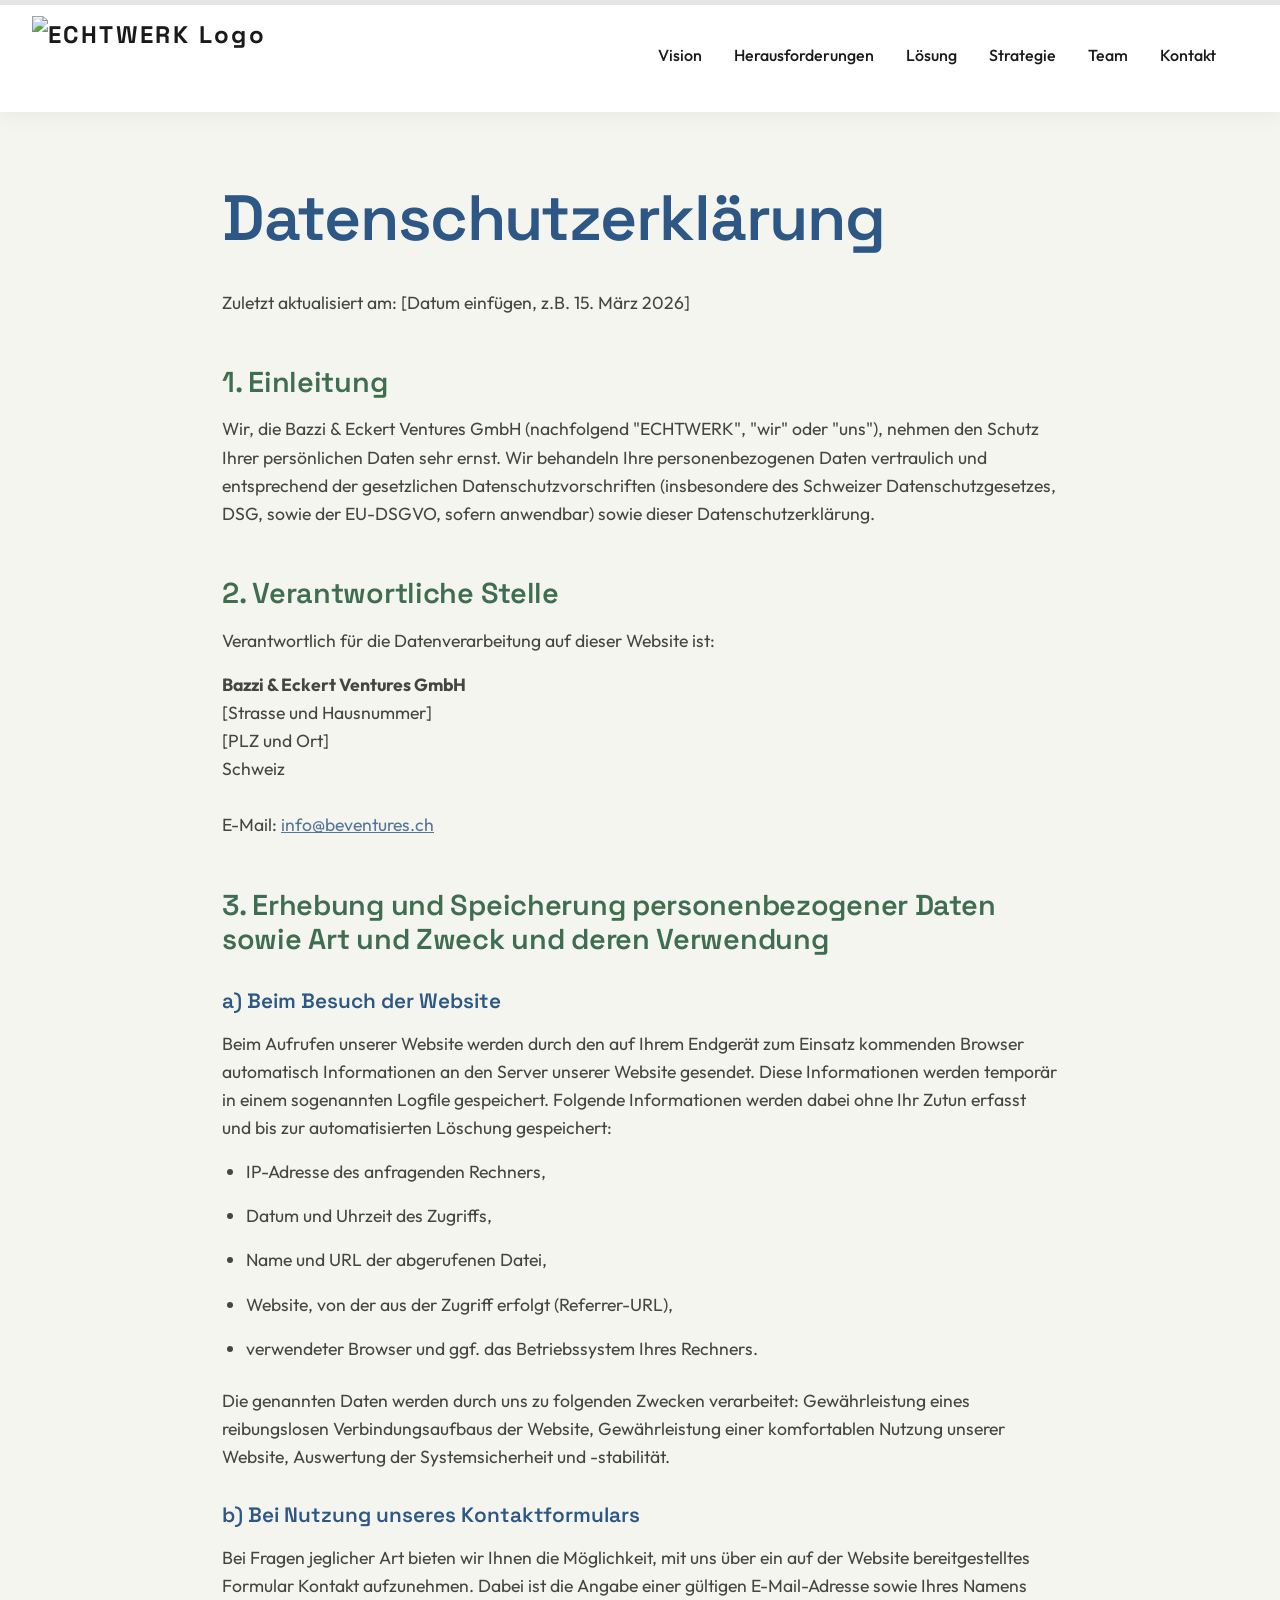
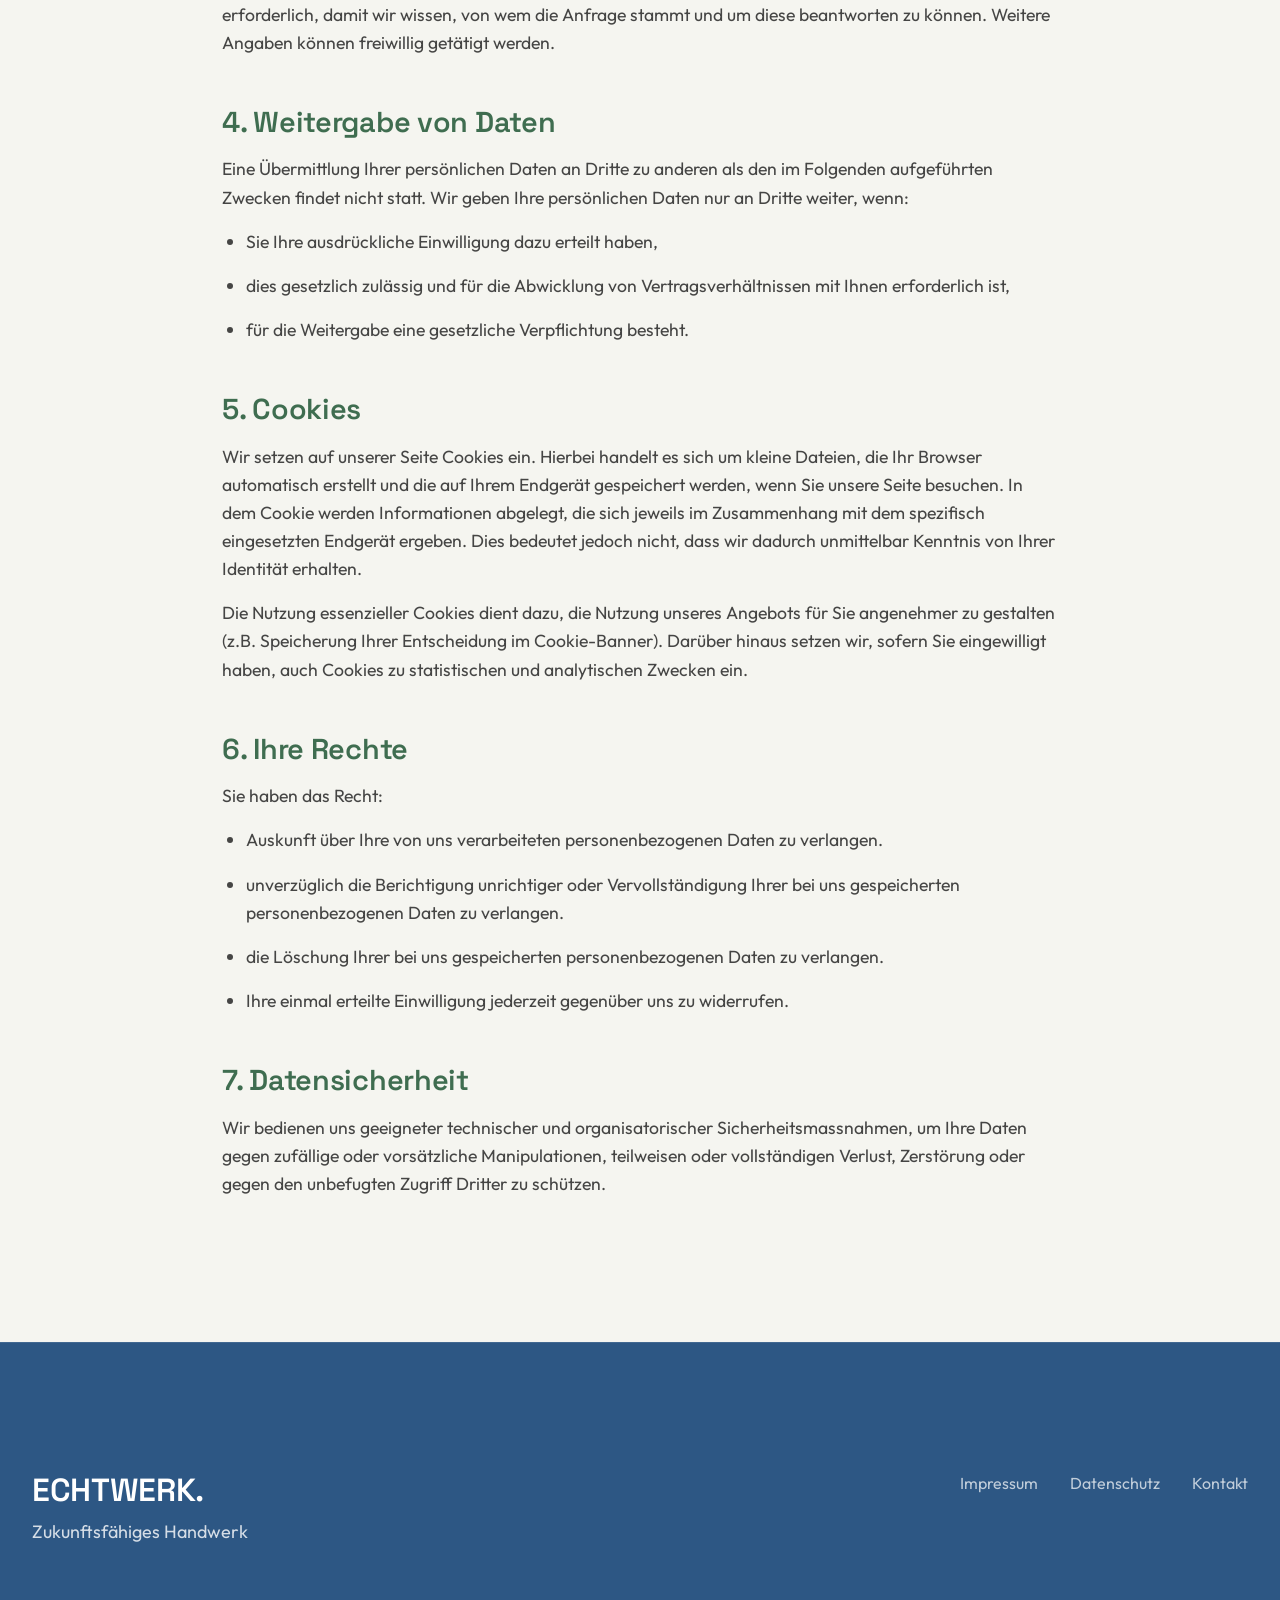
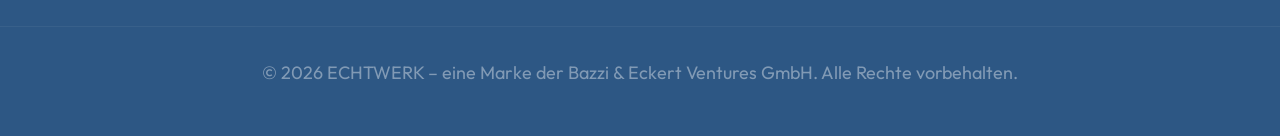
==== datenschutz.html @ b9fd5d0f "Create datenschutz.html" ====
<!DOCTYPE html>
<html lang="de">

<head>
    <meta charset="UTF-8">
    <meta name="viewport" content="width=device-width, initial-scale=1.0">
    <title>Datenschutz | ECHTWERK</title>
    <meta name="description" content="Datenschutzerklärung der ECHTWERK - Bazzi & Eckert Ventures GmbH.">
    <link rel="preconnect" href="https://fonts.googleapis.com">
    <link rel="preconnect" href="https://fonts.gstatic.com" crossorigin>
    <link
        href="https://fonts.googleapis.com/css2?family=Outfit:wght@300;400;500;700&family=Space+Grotesk:wght@300;400;500;600;700&display=swap"
        rel="stylesheet">
    <link rel="stylesheet" href="css/style.css">
    <script src="https://cdnjs.cloudflare.com/ajax/libs/gsap/3.12.2/gsap.min.js"></script>
    <script src="https://cdnjs.cloudflare.com/ajax/libs/gsap/3.12.2/ScrollTrigger.min.js"></script>
    <script src="https://cdnjs.cloudflare.com/ajax/libs/gsap/3.12.2/MotionPathPlugin.min.js"></script>

    <style>
        /* Spezifisches Styling für die Textseiten (Impressum/Datenschutz) */
        .legal-content {
            color: var(--color-text-dark);
        }
        .legal-content h2 {
            font-size: 1.8rem;
            margin-top: 3rem;
            color: var(--color-primary-green);
        }
        .legal-content h3 {
            font-size: 1.3rem;
            margin-top: 2rem;
            color: var(--color-primary-blue);
        }
        .legal-content p, .legal-content li {
            font-size: 1.1rem;
            opacity: 0.8;
            margin-bottom: 1rem;
            color: var(--color-text-dark);
        }
        .legal-content ul {
            margin-left: 1.5rem;
            margin-bottom: 1.5rem;
        }
        .legal-content a {
            color: var(--color-primary-blue);
            text-decoration: underline;
        }
    </style>
</head>

<body>
    <div id="scroll-progress-container" style="position: fixed; top: 0; left: 0; width: 100%; height: 5px; background: rgba(0,0,0,0.1); z-index: 99999;">
        <div id="scroll-bar" style="height: 100%; width: 0%; background: #c8a355; box-shadow: 0 0 10px rgba(200, 163, 85, 0.8); transition: width 0.1s ease-out;"></div>
    </div>

    <div id="smooth-wrapper">
        <div id="smooth-content">
            <nav class="nav">
                <div class="nav-container">
                    <a href="index.html" class="logo">
                        <img src="assets/logo.png" alt="ECHTWERK Logo" style="height: 80px; display: block;">
                    </a>
                    
                    <div class="nav-title-wrapper" style="flex-grow: 1; overflow: hidden; margin-left: 2rem; display: flex; align-items: center;">
                        <div id="section-title-display" style="font-family: 'Outfit', sans-serif; font-weight: 500; color: #3F6D50; font-size: 1.1rem; opacity: 0; white-space: nowrap;">
                            Datenschutz
                        </div>
                    </div>

                    <ul class="desktop-nav-links" style="flex-grow: 1; justify-content: flex-end; margin-right: 2rem;">
                        <li><a href="index.html#vision" class="nav-item">Vision</a></li>
                        <li><a href="index.html#problems" class="nav-item">Herausforderungen</a></li>
                        <li><a href="index.html#solutions" class="nav-item">Lösung</a></li>
                        <li><a href="index.html#roadmap" class="nav-item">Strategie</a></li>
                        <li><a href="index.html#team" class="nav-item">Team</a></li>
                        <li><a href="index.html#contact" class="nav-item">Kontakt</a></li>
                    </ul>

                    <div class="burger-menu" id="burger-menu">
                        <div class="burger-line"></div>
                        <div class="burger-line"></div>
                        <div class="burger-line"></div>
                    </div>
                </div>
            </nav>

            <div class="nav-overlay" id="nav-overlay">
                <button class="nav-overlay-close" id="nav-overlay-close" aria-label="Menü schliessen">&times;</button>
                <div class="nav-overlay-content">
                    <a href="index.html#vision" class="overlay-link">Unsere Vision</a>
                    <a href="index.html#problems" class="overlay-link">Herausforderungen</a>
                    <a href="index.html#solutions" class="overlay-link">Unsere Lösung</a>
                    <a href="index.html#roadmap" class="overlay-link">Strategie</a>
                    <a href="index.html#team" class="overlay-link">Wer wir sind</a>
                    <a href="index.html#contact" class="overlay-link btn-primary" style="margin-top: 2rem; display: inline-block;">Kontakt</a>
                </div>
            </div>

            <main>
                <section class="section-padding" style="padding-top: 180px; min-height: 80vh; background-color: var(--color-background-light);">
                    <div class="container legal-content" style="max-width: 900px; margin: 0 auto;">
                        
                        <h1 style="color: var(--color-primary-blue); font-size: clamp(2.5rem, 5vw, 4rem); margin-bottom: 2rem;">Datenschutzerklärung</h1>
                        
                        <p>Zuletzt aktualisiert am: [Datum einfügen, z.B. 15. März 2026]</p>

                        <h2>1. Einleitung</h2>
                        <p>Wir, die Bazzi & Eckert Ventures GmbH (nachfolgend "ECHTWERK", "wir" oder "uns"), nehmen den Schutz Ihrer persönlichen Daten sehr ernst. Wir behandeln Ihre personenbezogenen Daten vertraulich und entsprechend der gesetzlichen Datenschutzvorschriften (insbesondere des Schweizer Datenschutzgesetzes, DSG, sowie der EU-DSGVO, sofern anwendbar) sowie dieser Datenschutzerklärung.</p>

                        <h2>2. Verantwortliche Stelle</h2>
                        <p>Verantwortlich für die Datenverarbeitung auf dieser Website ist:</p>
                        <p>
                            <strong>Bazzi & Eckert Ventures GmbH</strong><br>
                            [Strasse und Hausnummer]<br>
                            [PLZ und Ort]<br>
                            Schweiz<br><br>
                            E-Mail: <a href="mailto:info@beventures.ch">info@beventures.ch</a>
                        </p>

                        <h2>3. Erhebung und Speicherung personenbezogener Daten sowie Art und Zweck und deren Verwendung</h2>
                        <h3>a) Beim Besuch der Website</h3>
                        <p>Beim Aufrufen unserer Website werden durch den auf Ihrem Endgerät zum Einsatz kommenden Browser automatisch Informationen an den Server unserer Website gesendet. Diese Informationen werden temporär in einem sogenannten Logfile gespeichert. Folgende Informationen werden dabei ohne Ihr Zutun erfasst und bis zur automatisierten Löschung gespeichert:</p>
                        <ul>
                            <li>IP-Adresse des anfragenden Rechners,</li>
                            <li>Datum und Uhrzeit des Zugriffs,</li>
                            <li>Name und URL der abgerufenen Datei,</li>
                            <li>Website, von der aus der Zugriff erfolgt (Referrer-URL),</li>
                            <li>verwendeter Browser und ggf. das Betriebssystem Ihres Rechners.</li>
                        </ul>
                        <p>Die genannten Daten werden durch uns zu folgenden Zwecken verarbeitet: Gewährleistung eines reibungslosen Verbindungsaufbaus der Website, Gewährleistung einer komfortablen Nutzung unserer Website, Auswertung der Systemsicherheit und -stabilität.</p>

                        <h3>b) Bei Nutzung unseres Kontaktformulars</h3>
                        <p>Bei Fragen jeglicher Art bieten wir Ihnen die Möglichkeit, mit uns über ein auf der Website bereitgestelltes Formular Kontakt aufzunehmen. Dabei ist die Angabe einer gültigen E-Mail-Adresse sowie Ihres Namens erforderlich, damit wir wissen, von wem die Anfrage stammt und um diese beantworten zu können. Weitere Angaben können freiwillig getätigt werden.</p>

                        <h2>4. Weitergabe von Daten</h2>
                        <p>Eine Übermittlung Ihrer persönlichen Daten an Dritte zu anderen als den im Folgenden aufgeführten Zwecken findet nicht statt. Wir geben Ihre persönlichen Daten nur an Dritte weiter, wenn:</p>
                        <ul>
                            <li>Sie Ihre ausdrückliche Einwilligung dazu erteilt haben,</li>
                            <li>dies gesetzlich zulässig und für die Abwicklung von Vertragsverhältnissen mit Ihnen erforderlich ist,</li>
                            <li>für die Weitergabe eine gesetzliche Verpflichtung besteht.</li>
                        </ul>

                        <h2>5. Cookies</h2>
                        <p>Wir setzen auf unserer Seite Cookies ein. Hierbei handelt es sich um kleine Dateien, die Ihr Browser automatisch erstellt und die auf Ihrem Endgerät gespeichert werden, wenn Sie unsere Seite besuchen. In dem Cookie werden Informationen abgelegt, die sich jeweils im Zusammenhang mit dem spezifisch eingesetzten Endgerät ergeben. Dies bedeutet jedoch nicht, dass wir dadurch unmittelbar Kenntnis von Ihrer Identität erhalten.</p>
                        <p>Die Nutzung essenzieller Cookies dient dazu, die Nutzung unseres Angebots für Sie angenehmer zu gestalten (z.B. Speicherung Ihrer Entscheidung im Cookie-Banner). Darüber hinaus setzen wir, sofern Sie eingewilligt haben, auch Cookies zu statistischen und analytischen Zwecken ein.</p>

                        <h2>6. Ihre Rechte</h2>
                        <p>Sie haben das Recht:</p>
                        <ul>
                            <li>Auskunft über Ihre von uns verarbeiteten personenbezogenen Daten zu verlangen.</li>
                            <li>unverzüglich die Berichtigung unrichtiger oder Vervollständigung Ihrer bei uns gespeicherten personenbezogenen Daten zu verlangen.</li>
                            <li>die Löschung Ihrer bei uns gespeicherten personenbezogenen Daten zu verlangen.</li>
                            <li>Ihre einmal erteilte Einwilligung jederzeit gegenüber uns zu widerrufen.</li>
                        </ul>

                        <h2>7. Datensicherheit</h2>
                        <p>Wir bedienen uns geeigneter technischer und organisatorischer Sicherheitsmassnahmen, um Ihre Daten gegen zufällige oder vorsätzliche Manipulationen, teilweisen oder vollständigen Verlust, Zerstörung oder gegen den unbefugten Zugriff Dritter zu schützen.</p>
                        
                    </div>
                </section>
            </main>

            <footer class="footer">
                <div class="footer-container">
                    <div class="footer-brand">
                        <h2>ECHTWERK.</h2>
                        <p>Zukunftsfähiges Handwerk</p>
                    </div>
                    <div class="footer-links">
                        <a href="impressum.html">Impressum</a>
                        <a href="datenschutz.html">Datenschutz</a>
                        <a href="index.html#contact">Kontakt</a>
                    </div>
                </div>
                <div class="footer-bottom">
                    <p>&copy; 2026 ECHTWERK – eine Marke der Bazzi & Eckert Ventures GmbH. Alle Rechte vorbehalten.</p>
                </div>
            </footer>
        </div>
    </div>

    <script src="js/main.js"></script>

    <script>
        document.addEventListener('DOMContentLoaded', () => {
            const titleDisplay = document.getElementById("section-title-display");
            if(titleDisplay) {
                titleDisplay.innerText = "Datenschutz";
                titleDisplay.style.opacity = 1;
            }
        });
    </script>
</body>
</html>
---- css/style.css ----
/* --- Variables --- */
:root {
    /* Colors as dictated by Brand:
       3F6D50 (Primary Green)
       2D5784 (Primary Blue)
       E8AD43 (Accent Gold)
       497B5B (Lighter Green)
    */
    --color-primary-green: #3F6D50;
    --color-primary-blue: #2D5784;
    --color-accent-gold: #E8AD43;
    --color-light-green: #497B5B;

    --color-background-dark: var(--color-primary-blue);
    --color-background-light: #F5F5F0;
    --color-text-light: #FFFFFF;
    --color-text-dark: #1A1A1A;
    --color-text-muted: rgba(255, 255, 255, 0.8);

    /* Typography */
    --font-heading: 'Space Grotesk', sans-serif;
    --font-body: 'Outfit', sans-serif;

    /* Spacing */
    --spacing-xs: 0.5rem;
    --spacing-sm: 1rem;
    --spacing-md: 2rem;
    --spacing-lg: 4rem;
    --spacing-xl: 8rem;

    /* Transitions */
    --transition-smooth: all 0.6s cubic-bezier(0.16, 1, 0.3, 1);
    --transition-fast: all 0.3s ease;
}

/* --- Reset & Base --- */
*,
*::before,
*::after {
    box-sizing: border-box;
    margin: 0;
    padding: 0;
}

html {
    scroll-behavior: auto;
    /* Handled by GSAP ScrollSmoother later if added, else manual smooth */
    font-size: 16px;
}

body {
    font-family: var(--font-body);
    background-color: var(--color-background-dark);
    color: var(--color-text-light);
    line-height: 1.6;
    overflow-x: hidden;
    -webkit-font-smoothing: antialiased;
    -moz-osx-font-smoothing: grayscale;
}

/* Verhindert, dass die Sektion unter dem Header verschwindet */
section {
    scroll-margin-top: 100px;
}

/* Typography */
h1,
h2,
h3,
h4,
h5,
h6 {
    font-family: var(--font-heading);
    font-weight: 600;
    line-height: 1.2;
    margin-bottom: var(--spacing-sm);
}

h1 {
    font-size: clamp(3rem, 8vw, 6rem);
    letter-spacing: -0.02em;
}

h2 {
    font-size: clamp(2rem, 5vw, 4rem);
    letter-spacing: -0.01em;
}

h3 {
    font-size: clamp(1.5rem, 3vw, 2.5rem);
}

p {
    font-size: 1.125rem;
    margin-bottom: var(--spacing-sm);
    color: var(--color-text-muted);
}

a {
    color: inherit;
    text-decoration: none;
    transition: var(--transition-fast);
}

/* --- Utilities --- */
.section-line-divider {
    height: 1px;
    background-color: var(--color-primary-blue);
    width: 100%;
    opacity: 0.3;
}

.container {
    width: 100%;
    max-width: 1440px;
    margin: 0 auto;
    padding: 0 var(--spacing-md);
}

.section-padding {
    padding: var(--spacing-xl) 0;
}

.btn-primary {
    display: inline-block;
    padding: 1rem 2rem;
    background-color: var(--color-accent-gold);
    color: var(--color-text-dark);
    font-weight: 600;
    border-radius: 4px;
    font-family: var(--font-heading);
    text-transform: uppercase;
    letter-spacing: 0.05em;
    position: relative;
    overflow: hidden;
    z-index: 1;
}

.btn-primary::before {
    content: '';
    position: absolute;
    top: 0;
    left: 0;
    width: 100%;
    height: 100%;
    background-color: var(--color-primary-green);
    transform: translateY(100%);
    transition: var(--transition-smooth);
    z-index: -1;
}

.btn-primary:hover {
    color: var(--color-text-light);
}

.btn-primary:hover::before {
    transform: translateY(0);
}

/* Secondary Button (z.B. für den Cookie Banner) */
.btn-secondary {
    background: transparent;
    border: 1px solid var(--color-primary-blue);
    color: var(--color-primary-blue);
    padding: 0.8rem 1.5rem;
    border-radius: 4px;
    font-weight: 600;
    font-family: var(--font-heading);
    text-transform: uppercase;
    letter-spacing: 0.05em;
    cursor: pointer;
    transition: var(--transition-fast);
}

.btn-secondary:hover {
    background: rgba(45, 87, 132, 0.05);
}

/* --- Navigation --- */
.nav {
    position: fixed;
    top: 0;
    left: 0;
    width: 100%;
    padding: var(--spacing-sm) 0;
    z-index: 100;
    transition: var(--transition-smooth);
    background-color: #ffffff;
    box-shadow: 0 4px 20px rgba(0, 0, 0, 0.05);
}

.nav.scrolled {
    padding: var(--spacing-sm) 0;
}

.nav-container {
    display: flex;
    justify-content: space-between;
    align-items: center;
    max-width: 1440px;
    margin: 0 auto;
    padding: 0 var(--spacing-md);
}

.logo {
    font-family: var(--font-heading);
    font-size: 1.5rem;
    font-weight: 700;
    letter-spacing: 0.1em;
    color: var(--color-text-dark);
}

/* Desktop Navigation (Orientierungshilfe) */
.desktop-nav-links {
    display: none; /* Mobile first: auf kleinen Screens ausblenden */
    list-style: none;
    gap: 2rem;
    margin: 0;
    padding: 0;
    align-items: center;
}

/* Ab Tablet/Desktop einblenden */
@media (min-width: 992px) {
    .desktop-nav-links {
        display: flex;
    }
    .nav-title-wrapper {
        display: none !important;
    }
}

.desktop-nav-links a {
    text-decoration: none;
    color: var(--color-text-dark);
    font-family: var(--font-body);
    font-weight: 500;
    font-size: 1rem;
    transition: var(--transition-fast);
    position: relative;
    padding: 5px 0;
}

.desktop-nav-links a:hover {
    color: var(--color-primary-green);
}

/* Aktiver State (Scroll-Spy) */
.desktop-nav-links a.active {
    color: var(--color-primary-green);
    font-weight: 700;
}

.desktop-nav-links a.active::after {
    content: '';
    position: absolute;
    bottom: -2px;
    left: 0;
    width: 100%;
    height: 2px;
    background-color: var(--color-primary-green);
    border-radius: 2px;
}

/* Burger Menu Icon */
.burger-menu {
    display: flex;
    flex-direction: column;
    justify-content: space-between;
    width: 30px;
    height: 21px;
    cursor: pointer;
    z-index: 1000;
}

/* Verstecke Burger-Menü auf Desktop */
@media (min-width: 992px) {
    .burger-menu {
        display: none;
    }
}

.burger-line {
    width: 100%;
    height: 3px;
    background-color: var(--color-primary-blue);
    border-radius: 2px;
    transition: var(--transition-smooth);
}

.burger-menu.active .burger-line:nth-child(1) {
    transform: translateY(9px) rotate(45deg);
    background-color: var(--color-text-light);
}

.burger-menu.active .burger-line:nth-child(2) {
    opacity: 0;
}

.burger-menu.active .burger-line:nth-child(3) {
    transform: translateY(-9px) rotate(-45deg);
    background-color: var(--color-text-light);
}

/* Full Screen Overlay */
.nav-overlay {
    position: fixed;
    top: 0;
    left: 0;
    width: 100%;
    height: 100vh;
    background-color: rgba(45, 87, 132, 0.98);
    /* Primary Blue */
    z-index: 900;
    display: flex;
    justify-content: center;
    align-items: center;
    opacity: 0;
    visibility: hidden;
    transition: var(--transition-smooth);
    backdrop-filter: blur(10px);
}

.nav-overlay.active {
    opacity: 1;
    visibility: visible;
}

.nav-overlay-content {
    display: flex;
    flex-direction: column;
    align-items: center;
    gap: var(--spacing-md);
    text-align: center;
}

.overlay-link {
    font-family: var(--font-heading);
    font-size: 2rem;
    font-weight: 600;
    color: var(--color-text-light);
    text-transform: uppercase;
    letter-spacing: 0.05em;
    position: relative;
    overflow: hidden;
}

.overlay-link:not(.btn-primary)::after {
    content: '';
    position: absolute;
    bottom: -4px;
    left: 50%;
    transform: translateX(-50%);
    width: 0;
    height: 2px;
    background-color: var(--color-accent-gold);
    transition: var(--transition-smooth);
}

.overlay-link:not(.btn-primary):hover {
    color: var(--color-accent-gold);
}

.overlay-link:not(.btn-primary):hover::after {
    width: 100%;
}

/* Strategie - shown in green */
.overlay-link-green {
    color: var(--color-primary-green) !important;
}

/* Close X Button in Nav Overlay */
.nav-overlay-close {
    position: absolute;
    top: 2rem;
    right: 2rem;
    background: none;
    border: none;
    color: var(--color-text-light);
    font-size: 3rem;
    line-height: 1;
    cursor: pointer;
    opacity: 0.7;
    transition: opacity 0.3s ease, transform 0.3s ease;
    padding: 0;
    display: flex;
    align-items: center;
    justify-content: center;
}

.nav-overlay-close:hover {
    opacity: 1;
    transform: rotate(90deg);
}

/* --- Footer --- */
.footer {
    background-color: var(--color-primary-blue);
    padding: var(--spacing-xl) 0 var(--spacing-md) 0;
    border-top: 1px solid rgba(255, 255, 255, 0.1);
}

.footer-container {
    display: flex;
    justify-content: space-between;
    align-items: flex-start;
    max-width: 1440px;
    margin: 0 auto;
    padding: 0 var(--spacing-md);
    margin-bottom: var(--spacing-lg);
}

.footer-brand h2 {
    font-size: 2rem;
    margin-bottom: 0.5rem;
}

.footer-links {
    display: flex;
    gap: var(--spacing-md);
}

.footer-links a {
    opacity: 0.7;
}

.footer-links a:hover {
    opacity: 1;
}

.footer-bottom {
    text-align: center;
    padding-top: var(--spacing-md);
    border-top: 1px solid rgba(255, 255, 255, 0.1);
    font-size: 0.9rem;
    opacity: 0.5;
}

/* --- Cookie Banner --- */
.cookie-banner {
    position: fixed;
    bottom: -150%; /* Versteckt den Banner initial, slidet dann rein */
    left: 0;
    width: 100%;
    background-color: #ffffff;
    box-shadow: 0 -4px 25px rgba(0, 0, 0, 0.15);
    z-index: 100000;
    padding: 1.5rem 0;
    transition: bottom 0.6s cubic-bezier(0.16, 1, 0.3, 1);
    color: var(--color-text-dark);
    font-family: var(--font-body);
}

.cookie-banner.show {
    bottom: 0;
}

.cookie-container {
    max-width: 1440px;
    margin: 0 auto;
    padding: 0 var(--spacing-md);
    display: flex;
    flex-direction: column;
    gap: 1.5rem;
    align-items: center;
    justify-content: space-between;
}

@media (min-width: 768px) {
    .cookie-container {
        flex-direction: row;
    }
}

.cookie-text p {
    margin: 0;
    font-size: 0.95rem;
    color: var(--color-text-dark);
    line-height: 1.5;
}

.cookie-text a {
    color: var(--color-primary-blue);
    text-decoration: underline;
    font-weight: 500;
    transition: opacity 0.3s ease;
}

.cookie-text a:hover {
    opacity: 0.8;
}

.cookie-buttons {
    display: flex;
    gap: 1rem;
    align-items: center;
    flex-shrink: 0;
}
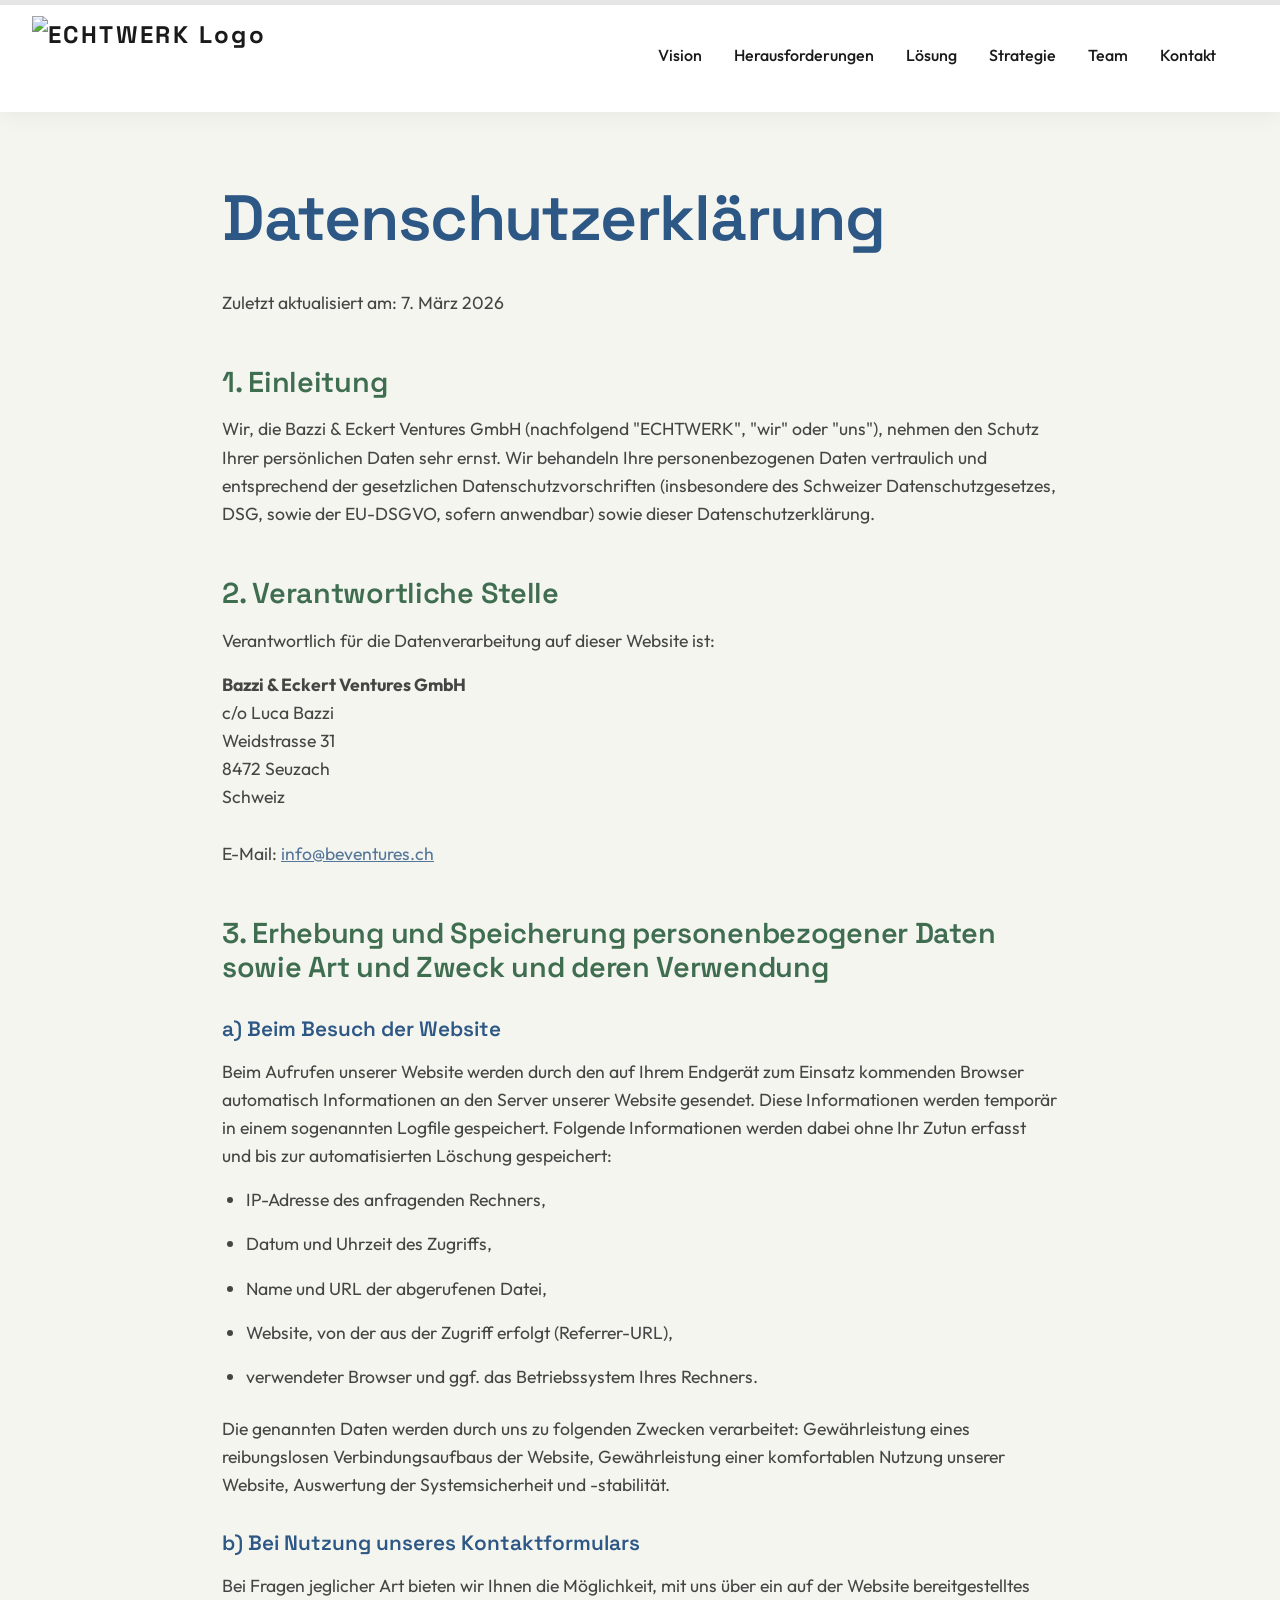
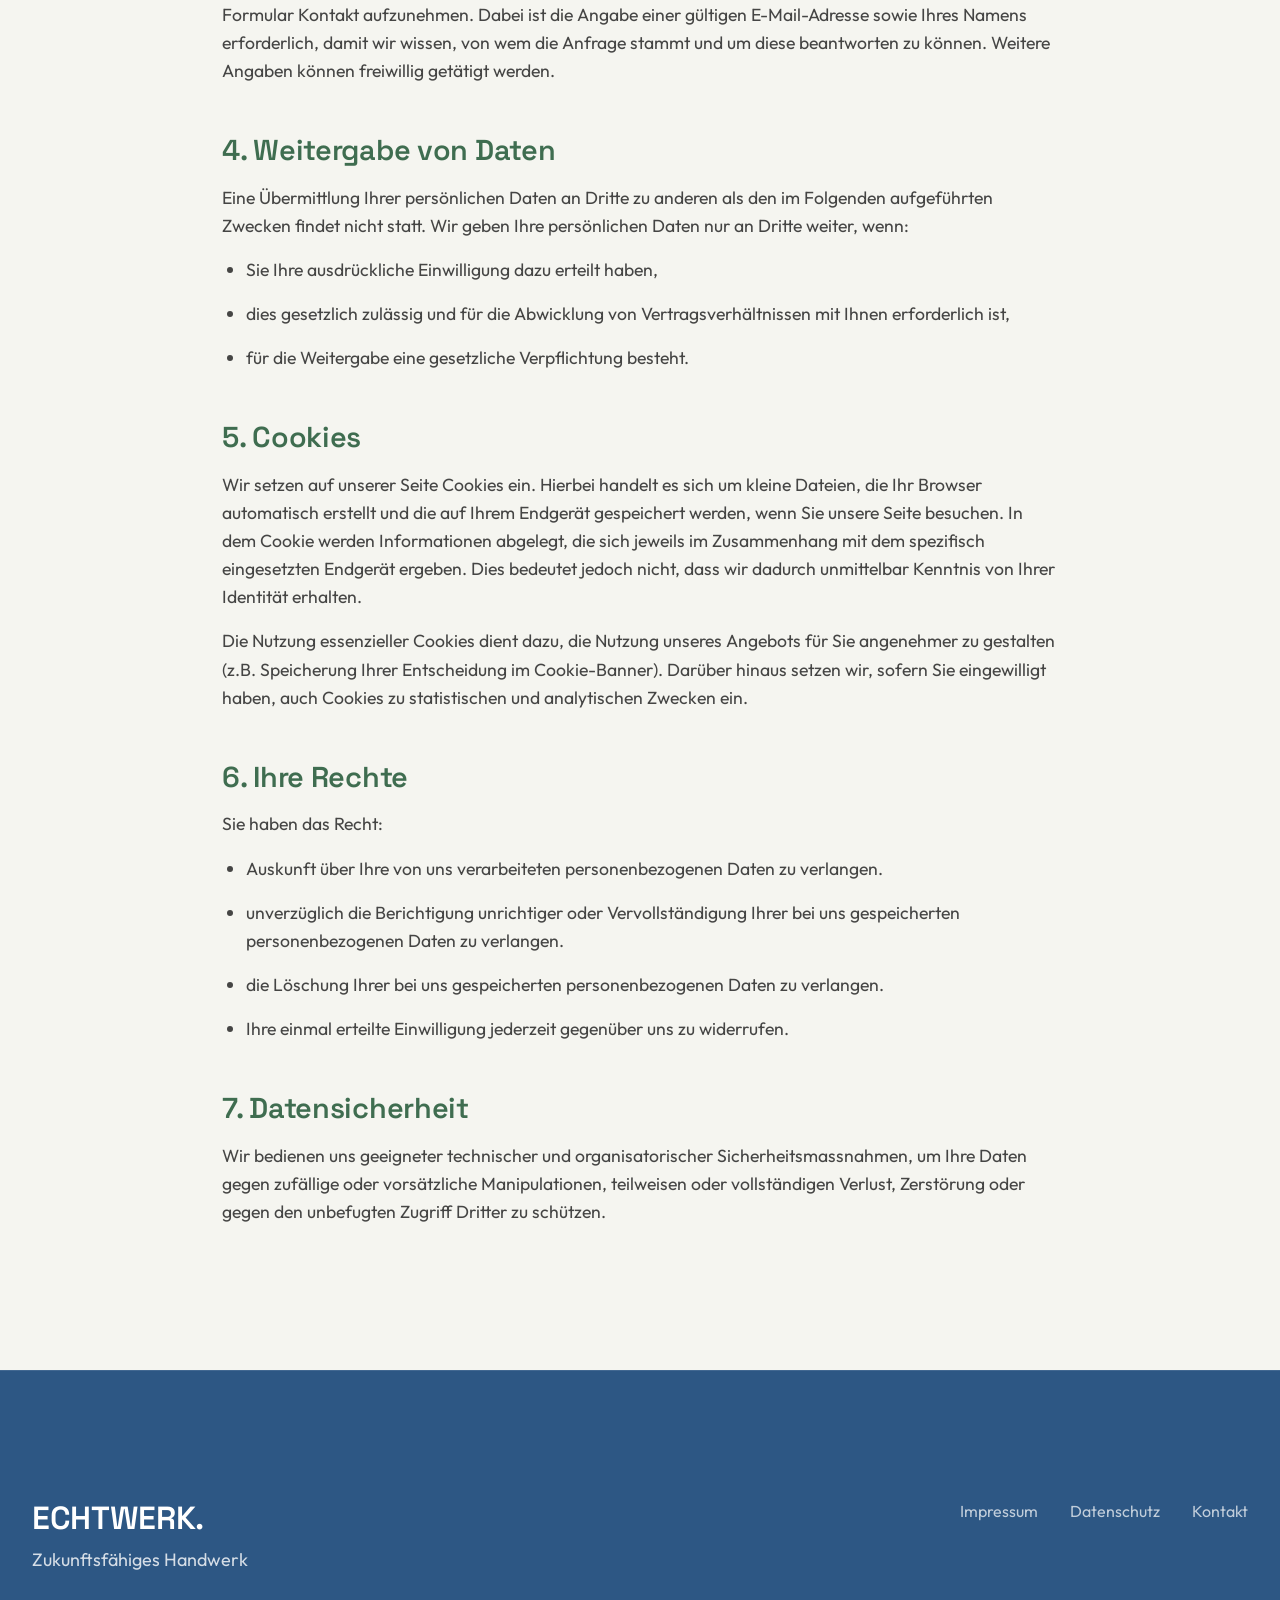
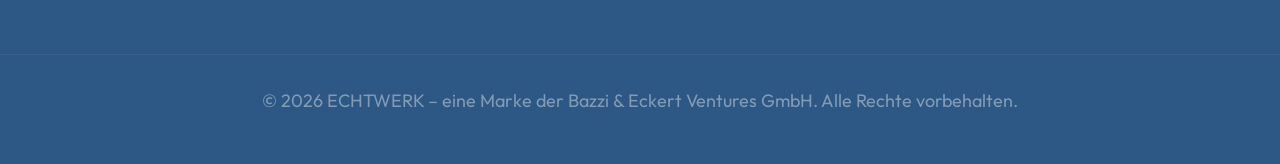
==== commit 4c7ba172: "Update datenschutz.html" ====
--- a/datenschutz.html
+++ b/datenschutz.html
@@ -102,7 +102,7 @@
                         
                         <h1 style="color: var(--color-primary-blue); font-size: clamp(2.5rem, 5vw, 4rem); margin-bottom: 2rem;">Datenschutzerklärung</h1>
                         
-                        <p>Zuletzt aktualisiert am: [Datum einfügen, z.B. 15. März 2026]</p>
+                        <p>Zuletzt aktualisiert am: 7. März 2026</p>
 
                         <h2>1. Einleitung</h2>
                         <p>Wir, die Bazzi & Eckert Ventures GmbH (nachfolgend "ECHTWERK", "wir" oder "uns"), nehmen den Schutz Ihrer persönlichen Daten sehr ernst. Wir behandeln Ihre personenbezogenen Daten vertraulich und entsprechend der gesetzlichen Datenschutzvorschriften (insbesondere des Schweizer Datenschutzgesetzes, DSG, sowie der EU-DSGVO, sofern anwendbar) sowie dieser Datenschutzerklärung.</p>
@@ -111,8 +111,9 @@
                         <p>Verantwortlich für die Datenverarbeitung auf dieser Website ist:</p>
                         <p>
                             <strong>Bazzi & Eckert Ventures GmbH</strong><br>
-                            [Strasse und Hausnummer]<br>
-                            [PLZ und Ort]<br>
+                            c/o Luca Bazzi<br>
+                            Weidstrasse 31<br>
+                            8472 Seuzach<br>
                             Schweiz<br><br>
                             E-Mail: <a href="mailto:info@beventures.ch">info@beventures.ch</a>
                         </p>
